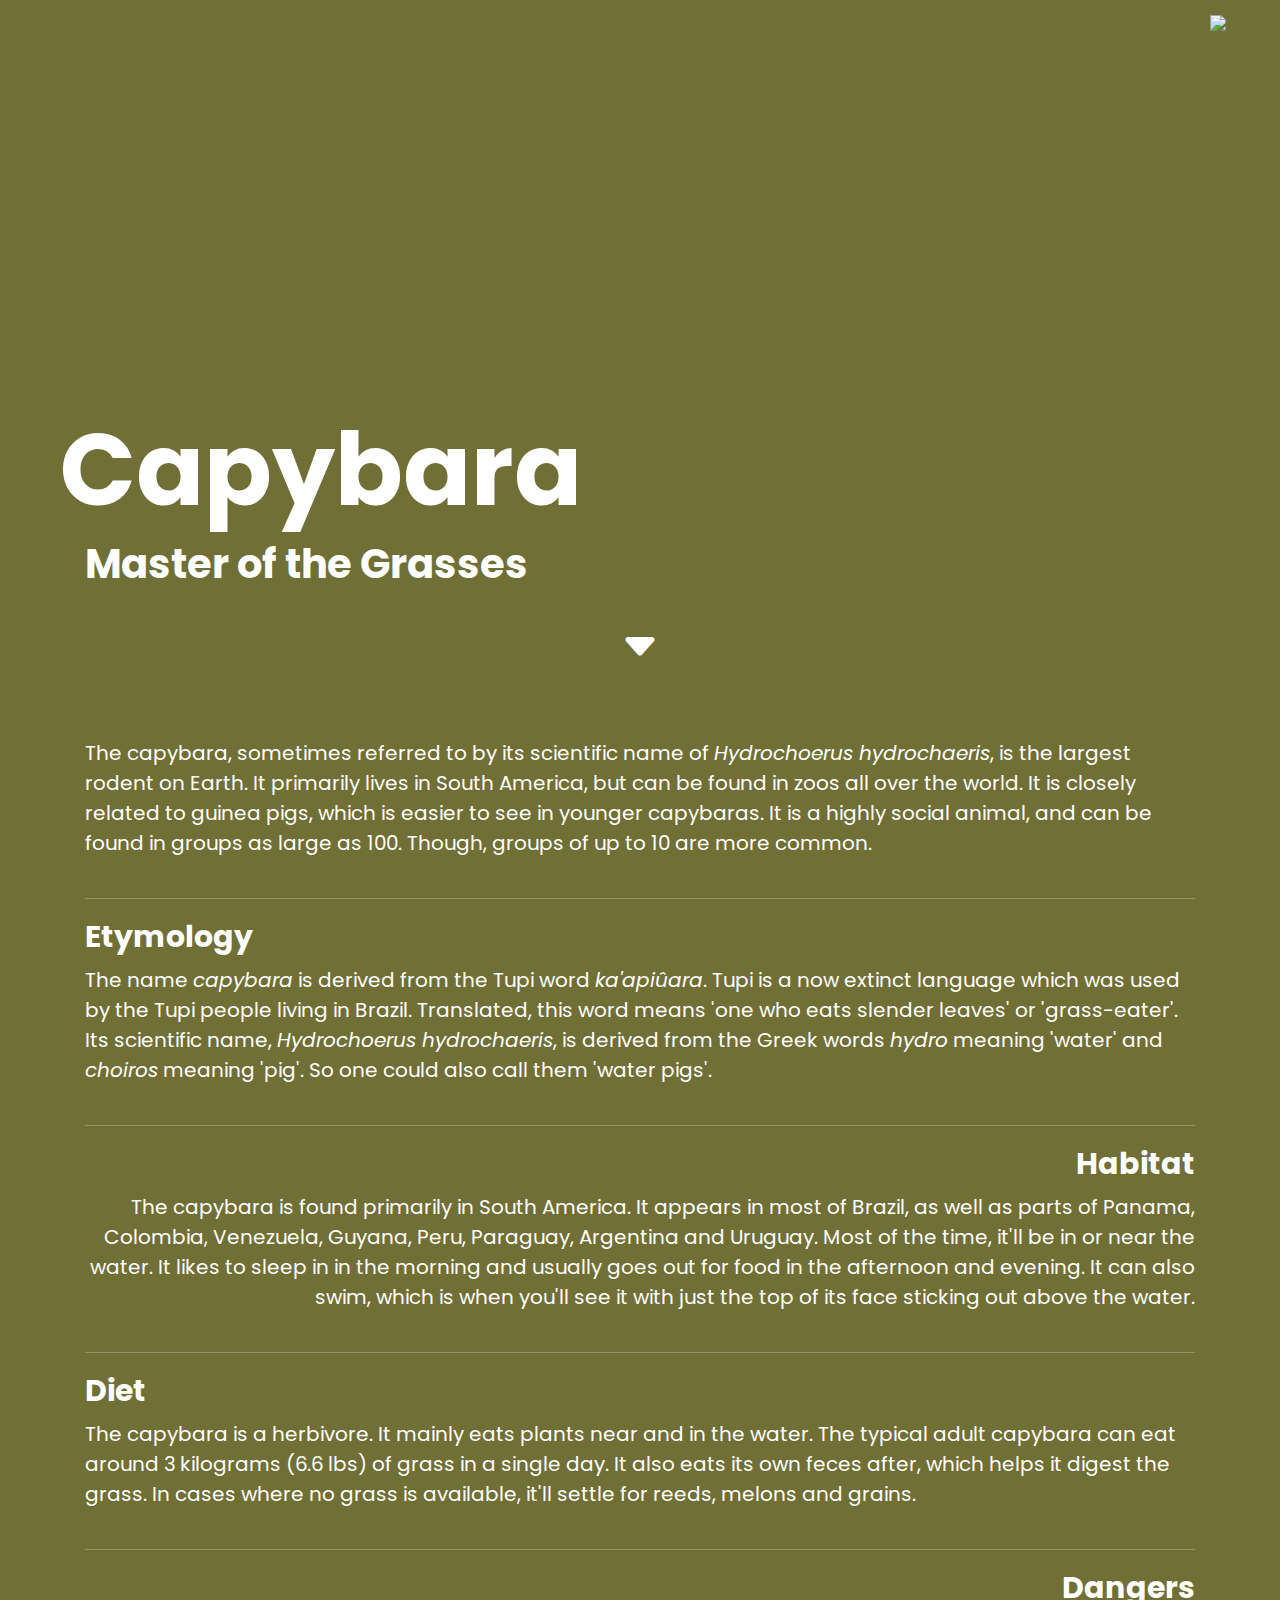
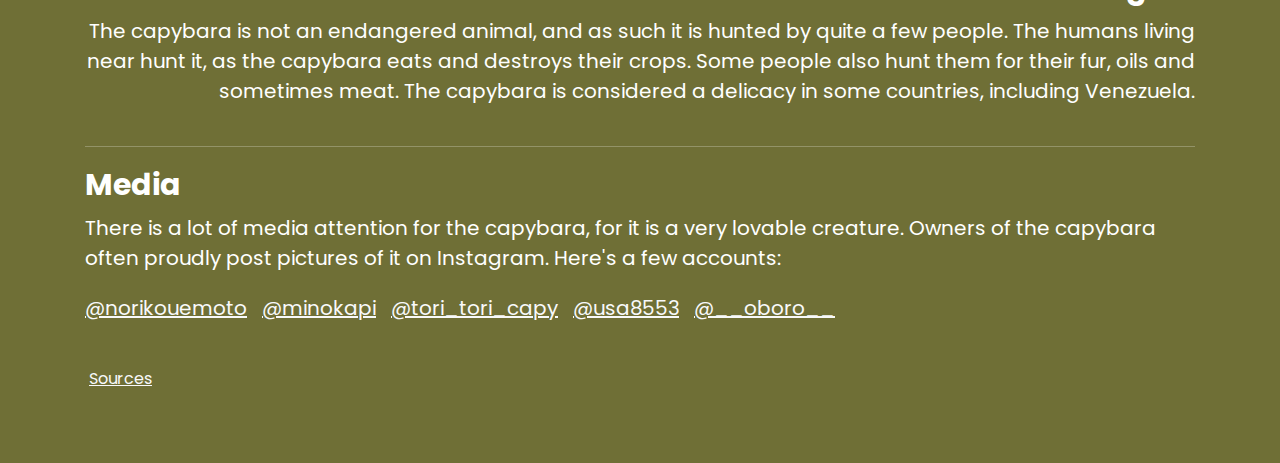
==== index.html @ 3b5bebba "added sources" ====
<!DOCTYPE html>
<html>

<head>
    <meta charset="utf-8">
    <meta http-equiv="X-UA-Compatible" content="IE=edge">
    <title>Capybara</title>
    <meta name="description" content="">
    <meta name="viewport" content="width=device-width, initial-scale=1">
    <link rel="stylesheet" href="style/main.css">
    <link rel="shortcut icon" href="https://potatodonkey.eu/assets/logo-black.svg">
</head>

<body>
    <div class="container-fluid bg-capy">
        <a href="https://potatodonkey.eu/" title="potato donkey" target="_blank"><img src="https://potatodonkey.eu/assets/logo-white.svg" class="logo"></a>
        <div class="gradient"></div>
    </div>
    <div class="container bg-bg pt-2 text-white">
        <div class="row">
            <h1 class="title-big">Capybara</h1>
            <h2 class="title-small">Master of the Grasses</h2>
        </div>
        <div class="row pt-3 fs-2 text-center">
            <i class="bi bi-caret-down-fill" id="scroll-arrow"></i>
        </div>
        <div class="row pt-5">
            <h4 id="intro" class="d-none"></h4>
            <p>
                The capybara, sometimes referred to by its scientific name of <em>Hydrochoerus hydrochaeris</em>, is
                the largest rodent on Earth. It primarily lives in South America, but can be found in zoos all over
                the world. It is closely related to guinea pigs, which is easier to see in younger capybaras. It is
                a highly social animal, and can be found in groups as large as 100. Though, groups of up to 10
                are more common.
            </p>
        </div>
        <hr>
        <div class="row">
            <h4 id="etymology">Etymology</h4>
            <div class="col">
                <p>
                    The name <em>capybara</em> is derived from the Tupi word <em>ka'apiûara</em>. Tupi is a now
                    extinct language which was used by the Tupi people living in Brazil. Translated, this word means
                    'one who
                    eats slender leaves' or 'grass-eater'.<br>Its scientific name, <em>Hydrochoerus
                        hydrochaeris</em>, is derived from the Greek words <em>hydro</em> meaning 'water' and
                    <em>choiros</em> meaning 'pig'. So one could also call them 'water pigs'.
                </p>
            </div>
        </div>
        <hr>
        <div class="row text-end mt-3">
            <h4 id="habitat">Habitat</h4>
            <p>
                The capybara is found primarily in South America. It appears in most of Brazil, as well as parts of Panama, Colombia, Venezuela, Guyana, Peru, Paraguay, Argentina and Uruguay. Most of the time, it'll be in or near the water. It likes to sleep in in the morning and usually goes out for food in the afternoon and evening. It can also swim, which is when you'll see it with just the top of its face sticking out above the water.
            </p>
        </div>
        <hr>
        <div class="row mt-3">
            <h4 id="diet">Diet</h4>
            <p>
                The capybara is a herbivore. It mainly eats plants near and in the water. The typical adult capybara can eat around 3 kilograms (6.6 lbs) of grass in a single day. It also eats its own feces after, which helps it digest the grass. In cases where no grass is available, it'll settle for reeds, melons and grains.
            </p>
        </div>
        <hr>
        <div class="row text-end mt-3">
            <h4 id="dangers">Dangers</h4>
            <p>
                The capybara is not an endangered animal, and as such it is hunted by quite a few people. The humans living near hunt it, as the capybara eats and destroys their crops. Some people also hunt them for their fur, oils and sometimes meat. The capybara is considered a delicacy in some countries, including Venezuela.
            </p>
        </div>
        <hr>
        <div class="row mt-3">
            <h4 id="media">Media</h4>
            <p>
                There is a lot of media attention for the capybara, for it is a very lovable creature. Owners of the capybara often proudly post pictures of it on Instagram. Here's a few accounts:
                <ul class="list-inline">
                    <li class="list-inline-item"><a href="https://www.instagram.com/norikouemoto/" class="link-light">@norikouemoto</a></li>
                    <li class="list-inline-item"><a href="https://www.instagram.com/minokapi/" class="link-light">@minokapi</a></li>
                    <li class="list-inline-item"><a href="https://www.instagram.com/tori_tori_capy/" class="link-light">@tori_tori_capy</a></li>
                    <li class="list-inline-item"><a href="https://www.instagram.com/usa8553/" class="link-light">@usa8553</a></li>
                    <li class="list-inline-item"><a href="https://www.instagram.com/__oboro__/" class="link-light">@__oboro__</a></li>
                    
                </ul>
            </p>
        </div>
    </div>

    <div class="footer">
        <div class="container">
            <ul>
                <li><a href="sources.html" class="link-light">Sources</a></li>
            </ul>
        </div>
    </div>

    <script src="scroll.js" type="text/javascript" defer></script>
</body>

</html>
---- style/main.css ----
@import url('https://fonts.googleapis.com/css2?family=Poppins:wght@400;500;700&display=swap');
@import url('https://cdn.jsdelivr.net/npm/bootstrap@5.1.3/dist/css/bootstrap.min.css');
@import url("https://cdn.jsdelivr.net/npm/bootstrap-icons@1.9.1/font/bootstrap-icons.css");

:root {
    --bg-colour: #6f6f36;
    --header-height: 20em;
    --bg-image: url('../img/header.jpg');
    font-size: 1.25em;
}

html {
    background-color: var(--bg-colour);
    scroll-behavior: smooth;
}

body {
    background-color: var(--bg-colour);
}

* {
    font-family: 'Poppins', sans-serif;
}

h1, h2, h3, h4, h5, h6 {
    font-family: 'Poppins', sans-serif;
    font-weight: bold;
}

div.bg-capy {
    background-image: var(--bg-image);
    background-repeat: no-repeat;
    background-size: cover;
    background-position: top;
    height: var(--header-height);
    padding: 0;
    margin: 0;
    z-index: 1;
}

div.bg-capy .gradient {
    height: var(--header-height);
    width: 100%;
    background-color: black;
    position: absolute;
    top: 0;
    left: 0;
    background: rgb(0,0,0);
    background: linear-gradient(180deg, rgba(0,0,0,0) 0%, var(--bg-colour) 100%);
    z-index: 2; 
}

.bg-bg {
    background-color: var(--bg-colour);
}

.title-big {
    font-size: 5rem;
    margin-left: -0.25em;
}

#scroll-arrow {
    transition: 0.2s ease-in-out;
}

.img-border {
    box-shadow: 0 0 50px white;
    border-radius: 1em;
    border: 2px solid white;
}

.footer {
    background-color: var(--bg-colour);
    height: 5em;
}

.footer .container ul {
    list-style-type: none;
    margin: 0;
    padding: 0;
    overflow: hidden;
}

.footer .container ul li {
    float: left;
    padding: 0.25em;
    font-size: 0.8rem;
}

.logo {
    position: absolute;
    top: 0.75em;
    right: 0.75em;
    width: 5ex;
    z-index: 99;
}

@media screen and (max-width: 768px) {
    .logo {
        right: auto;
        left: 0.75em;
    }
    .title-big {
        font-size: 2.5rem;
        margin: 0;
    }

    .title-small {
        font-size: 1.75rem;
    }

    div.bg-capy {
        background-position: left;
    }
}
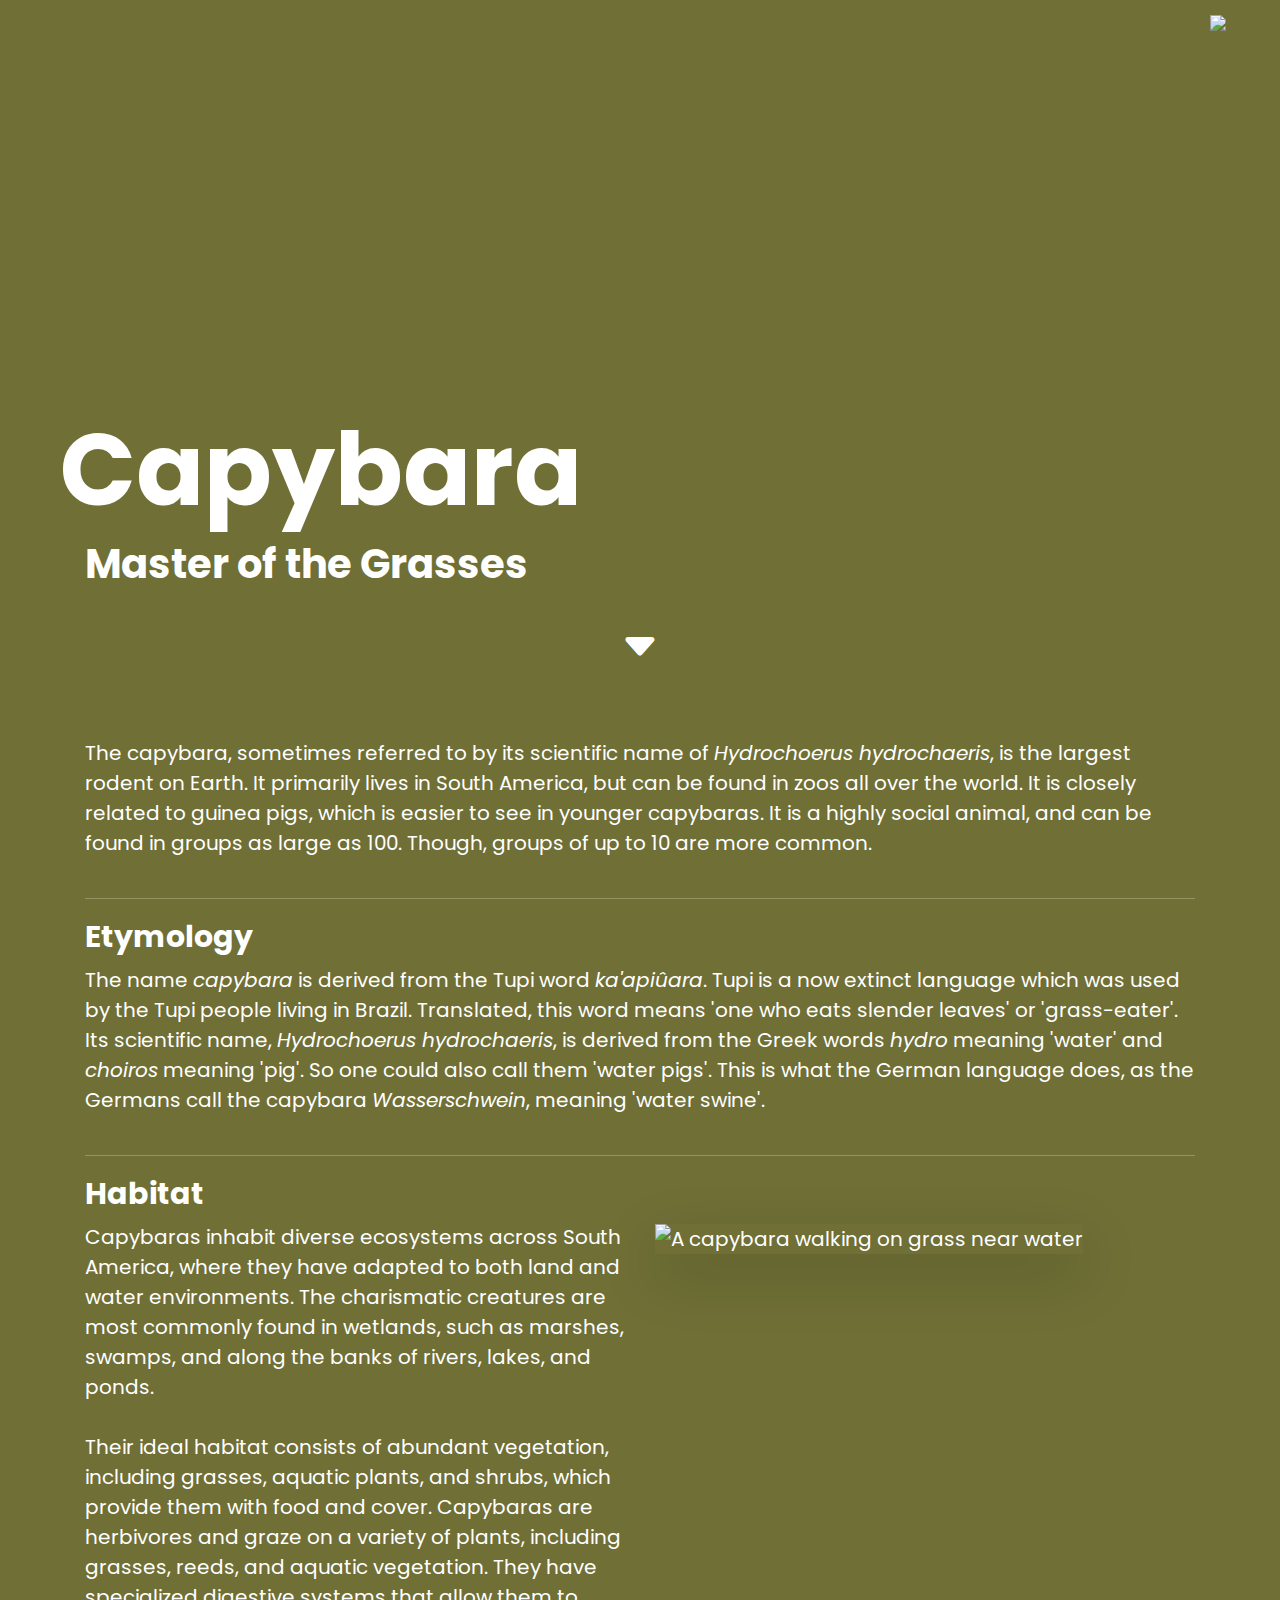
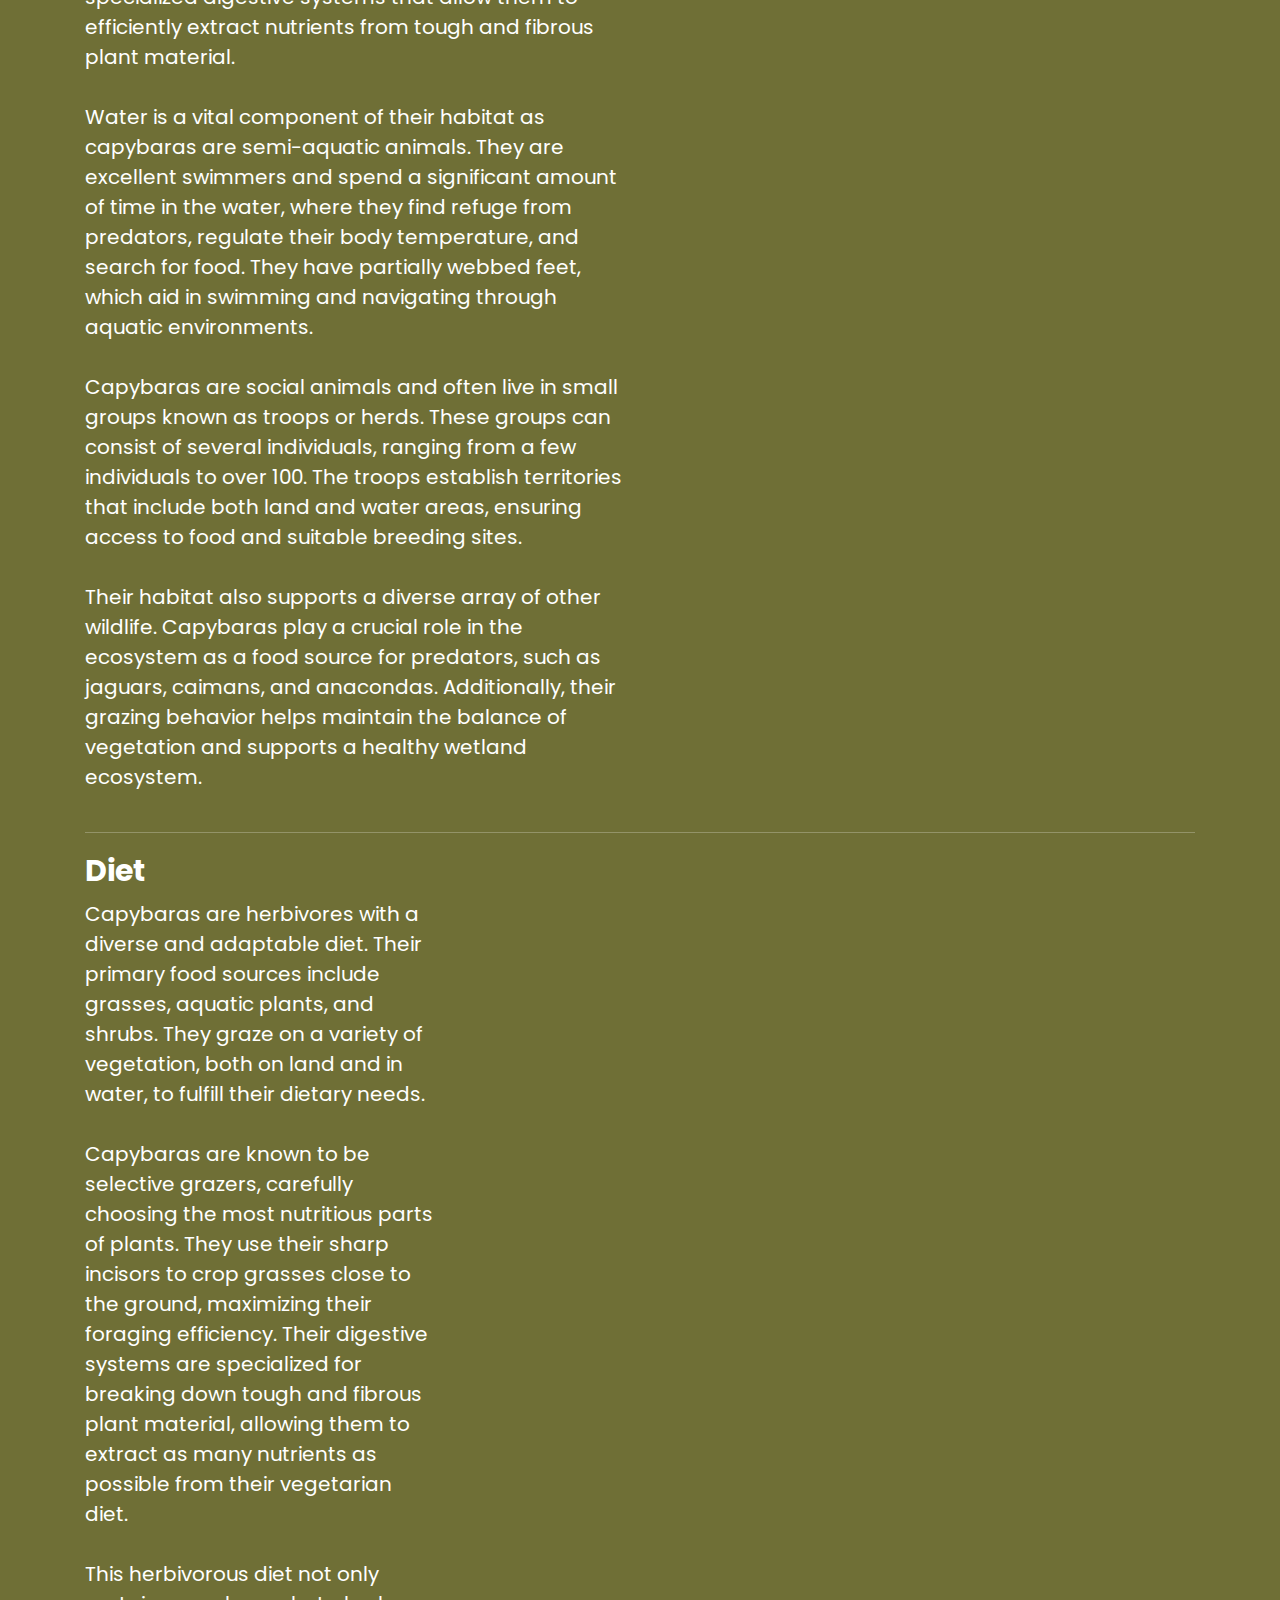
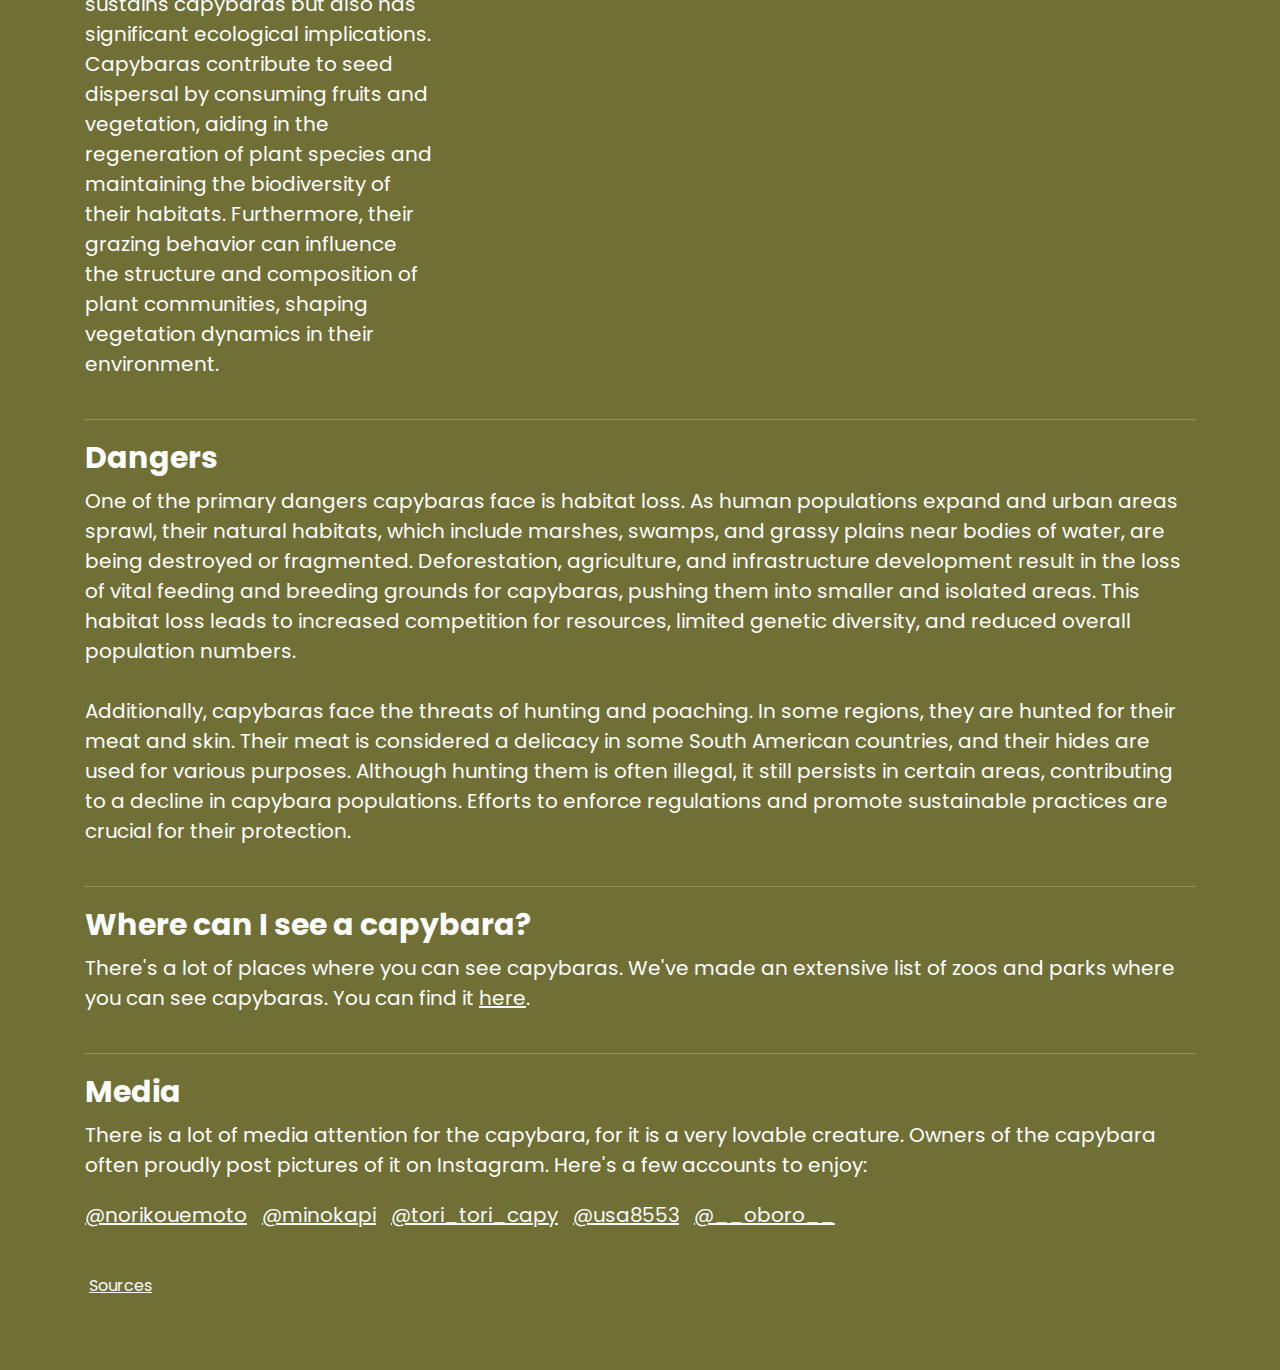
==== commit 0c755148: "added some zoos" ====
--- a/index.html
+++ b/index.html
@@ -8,12 +8,13 @@
     <meta name="description" content="">
     <meta name="viewport" content="width=device-width, initial-scale=1">
     <link rel="stylesheet" href="style/main.css">
-    <link rel="shortcut icon" href="https://potatodonkey.eu/assets/logo-black.svg">
+    <link rel="shortcut icon" href="https://ptdk.nl/assets/logo-black.svg">
 </head>
 
 <body>
     <div class="container-fluid bg-capy">
-        <a href="https://potatodonkey.eu/" title="potato donkey" target="_blank"><img src="https://potatodonkey.eu/assets/logo-white.svg" class="logo"></a>
+        <a href="https://ptdk.nl/" title="potato donkey" target="_blank"><img
+                src="https://ptdk.nl/assets/logo-white.svg" class="logo"></a>
         <div class="gradient"></div>
     </div>
     <div class="container bg-bg pt-2 text-white">
@@ -44,43 +45,113 @@
                     'one who
                     eats slender leaves' or 'grass-eater'.<br>Its scientific name, <em>Hydrochoerus
                         hydrochaeris</em>, is derived from the Greek words <em>hydro</em> meaning 'water' and
-                    <em>choiros</em> meaning 'pig'. So one could also call them 'water pigs'.
+                    <em>choiros</em> meaning 'pig'. So one could also call them 'water pigs'. This is what the German
+                    language does, as the Germans call the capybara <em>Wasserschwein</em>, meaning 'water swine'.
                 </p>
             </div>
         </div>
         <hr>
-        <div class="row text-end mt-3">
+        <div class="row row-cols-1 row-cols-md-12 mt-3">
             <h4 id="habitat">Habitat</h4>
+            <div class="col-sm-12 col-md-6">
+                <p>
+                    Capybaras inhabit diverse ecosystems across South America, where they have adapted to both land and
+                    water environments. The charismatic creatures are most commonly found in wetlands, such as marshes,
+                    swamps, and along the banks of rivers, lakes, and ponds.
+                    <br><br>
+                    Their ideal habitat consists of abundant vegetation, including grasses, aquatic plants, and shrubs,
+                    which provide them with food and cover. Capybaras are herbivores and graze on a variety of plants,
+                    including grasses, reeds, and aquatic vegetation. They have specialized digestive systems that allow
+                    them to efficiently extract nutrients from tough and fibrous plant material.
+                    <br><br>
+                    Water is a vital component of their habitat as capybaras are semi-aquatic animals. They are
+                    excellent swimmers and spend a significant amount of time in the water, where they find refuge from
+                    predators, regulate their body temperature, and search for food. They have partially webbed feet,
+                    which aid in swimming and navigating through aquatic environments.
+                    <br><br>
+                    Capybaras are social animals and often live in small groups known as troops or herds. These groups
+                    can consist of several individuals, ranging from a few individuals to over 100. The troops establish
+                    territories that include both land and water areas, ensuring access to food and suitable breeding
+                    sites.
+                    <br><br>
+                    Their habitat also supports a diverse array of other wildlife. Capybaras play a crucial role in the
+                    ecosystem as a food source for predators, such as jaguars, caimans, and anacondas. Additionally,
+                    their grazing behavior helps maintain the balance of vegetation and supports a healthy wetland
+                    ecosystem.
+                </p>
+            </div>
+            <div class="col-sm-12 col-md-6">
+                <img src="img/habitat.jpg" alt="A capybara walking on grass near water" class="img-fluid shadow-lg">
+            </div>
+        </div>
+        <hr>
+        <div class="row row-cols-sm-1 row-cols-md-12 mt-3">
+            <h4 id="diet">Diet</h4>
+            <div class="col-sm-12 col-md-4">
+                <p>
+                    Capybaras are herbivores with a diverse and adaptable diet. Their primary food sources include
+                    grasses, aquatic plants, and shrubs. They graze on a variety of vegetation, both on land and in
+                    water, to fulfill their dietary needs.
+                    <br><br>
+                    Capybaras are known to be selective grazers, carefully choosing the most nutritious parts of plants.
+                    They use their sharp incisors to crop grasses close to the ground, maximizing their foraging
+                    efficiency. Their digestive systems are specialized for breaking down tough and fibrous plant
+                    material, allowing them to extract as many nutrients as possible from their vegetarian diet.
+                    <br><br>
+                    This herbivorous diet not only sustains capybaras but also has significant ecological implications.
+                    Capybaras contribute to seed dispersal by consuming fruits and vegetation, aiding in the
+                    regeneration of plant species and maintaining the biodiversity of their habitats. Furthermore, their
+                    grazing behavior can influence the structure and composition of plant communities, shaping
+                    vegetation dynamics in their environment.
+                </p>
+            </div>
+            <div class="col-sm-12 col-md-8">
+                <img src="img/diet.jpg" alt="" class="img-fluid shadow-lg">
+            </div>
+        </div>
+        <hr>
+        <div class="row mt-3">
+            <h4 id="dangers">Dangers</h4>
             <p>
-                The capybara is found primarily in South America. It appears in most of Brazil, as well as parts of Panama, Colombia, Venezuela, Guyana, Peru, Paraguay, Argentina and Uruguay. Most of the time, it'll be in or near the water. It likes to sleep in in the morning and usually goes out for food in the afternoon and evening. It can also swim, which is when you'll see it with just the top of its face sticking out above the water.
+                One of the primary dangers capybaras face is habitat loss. As human populations expand and urban areas
+                sprawl, their natural habitats, which include marshes, swamps, and grassy plains near bodies of water,
+                are being destroyed or fragmented. Deforestation, agriculture, and infrastructure development result in
+                the loss of vital feeding and breeding grounds for capybaras, pushing them into smaller and isolated
+                areas. This habitat loss leads to increased competition for resources, limited genetic diversity, and
+                reduced overall population numbers.
+                <br><br>
+                Additionally, capybaras face the threats of hunting and poaching. In some regions, they are hunted for
+                their meat and skin. Their meat is considered a delicacy in some South American countries, and their
+                hides are used for various purposes. Although hunting them is often illegal, it still persists in
+                certain areas, contributing to a decline in capybara populations. Efforts to enforce regulations and
+                promote sustainable practices are crucial for their protection.
             </p>
         </div>
         <hr>
         <div class="row mt-3">
-            <h4 id="diet">Diet</h4>
+            <h4 id="where">Where can I see a capybara?</h4>
             <p>
-                The capybara is a herbivore. It mainly eats plants near and in the water. The typical adult capybara can eat around 3 kilograms (6.6 lbs) of grass in a single day. It also eats its own feces after, which helps it digest the grass. In cases where no grass is available, it'll settle for reeds, melons and grains.
-            </p>
-        </div>
-        <hr>
-        <div class="row text-end mt-3">
-            <h4 id="dangers">Dangers</h4>
-            <p>
-                The capybara is not an endangered animal, and as such it is hunted by quite a few people. The humans living near hunt it, as the capybara eats and destroys their crops. Some people also hunt them for their fur, oils and sometimes meat. The capybara is considered a delicacy in some countries, including Venezuela.
+                There's a lot of places where you can see capybaras. We've made an extensive list of zoos and parks
+                where you can see capybaras. You can find it <a href="zoos.html" class="link-light">here</a>.
             </p>
         </div>
         <hr>
         <div class="row mt-3">
             <h4 id="media">Media</h4>
             <p>
-                There is a lot of media attention for the capybara, for it is a very lovable creature. Owners of the capybara often proudly post pictures of it on Instagram. Here's a few accounts:
+                There is a lot of media attention for the capybara, for it is a very lovable creature. Owners of the
+                capybara often proudly post pictures of it on Instagram. Here's a few accounts to enjoy:
                 <ul class="list-inline">
-                    <li class="list-inline-item"><a href="https://www.instagram.com/norikouemoto/" class="link-light">@norikouemoto</a></li>
-                    <li class="list-inline-item"><a href="https://www.instagram.com/minokapi/" class="link-light">@minokapi</a></li>
-                    <li class="list-inline-item"><a href="https://www.instagram.com/tori_tori_capy/" class="link-light">@tori_tori_capy</a></li>
-                    <li class="list-inline-item"><a href="https://www.instagram.com/usa8553/" class="link-light">@usa8553</a></li>
-                    <li class="list-inline-item"><a href="https://www.instagram.com/__oboro__/" class="link-light">@__oboro__</a></li>
-                    
+                    <li class="list-inline-item"><a href="https://www.instagram.com/norikouemoto/"
+                            class="link-light">@norikouemoto</a></li>
+                    <li class="list-inline-item"><a href="https://www.instagram.com/minokapi/"
+                            class="link-light">@minokapi</a></li>
+                    <li class="list-inline-item"><a href="https://www.instagram.com/tori_tori_capy/"
+                            class="link-light">@tori_tori_capy</a></li>
+                    <li class="list-inline-item"><a href="https://www.instagram.com/usa8553/"
+                            class="link-light">@usa8553</a></li>
+                    <li class="list-inline-item"><a href="https://www.instagram.com/__oboro__/"
+                            class="link-light">@__oboro__</a></li>
                 </ul>
             </p>
         </div>
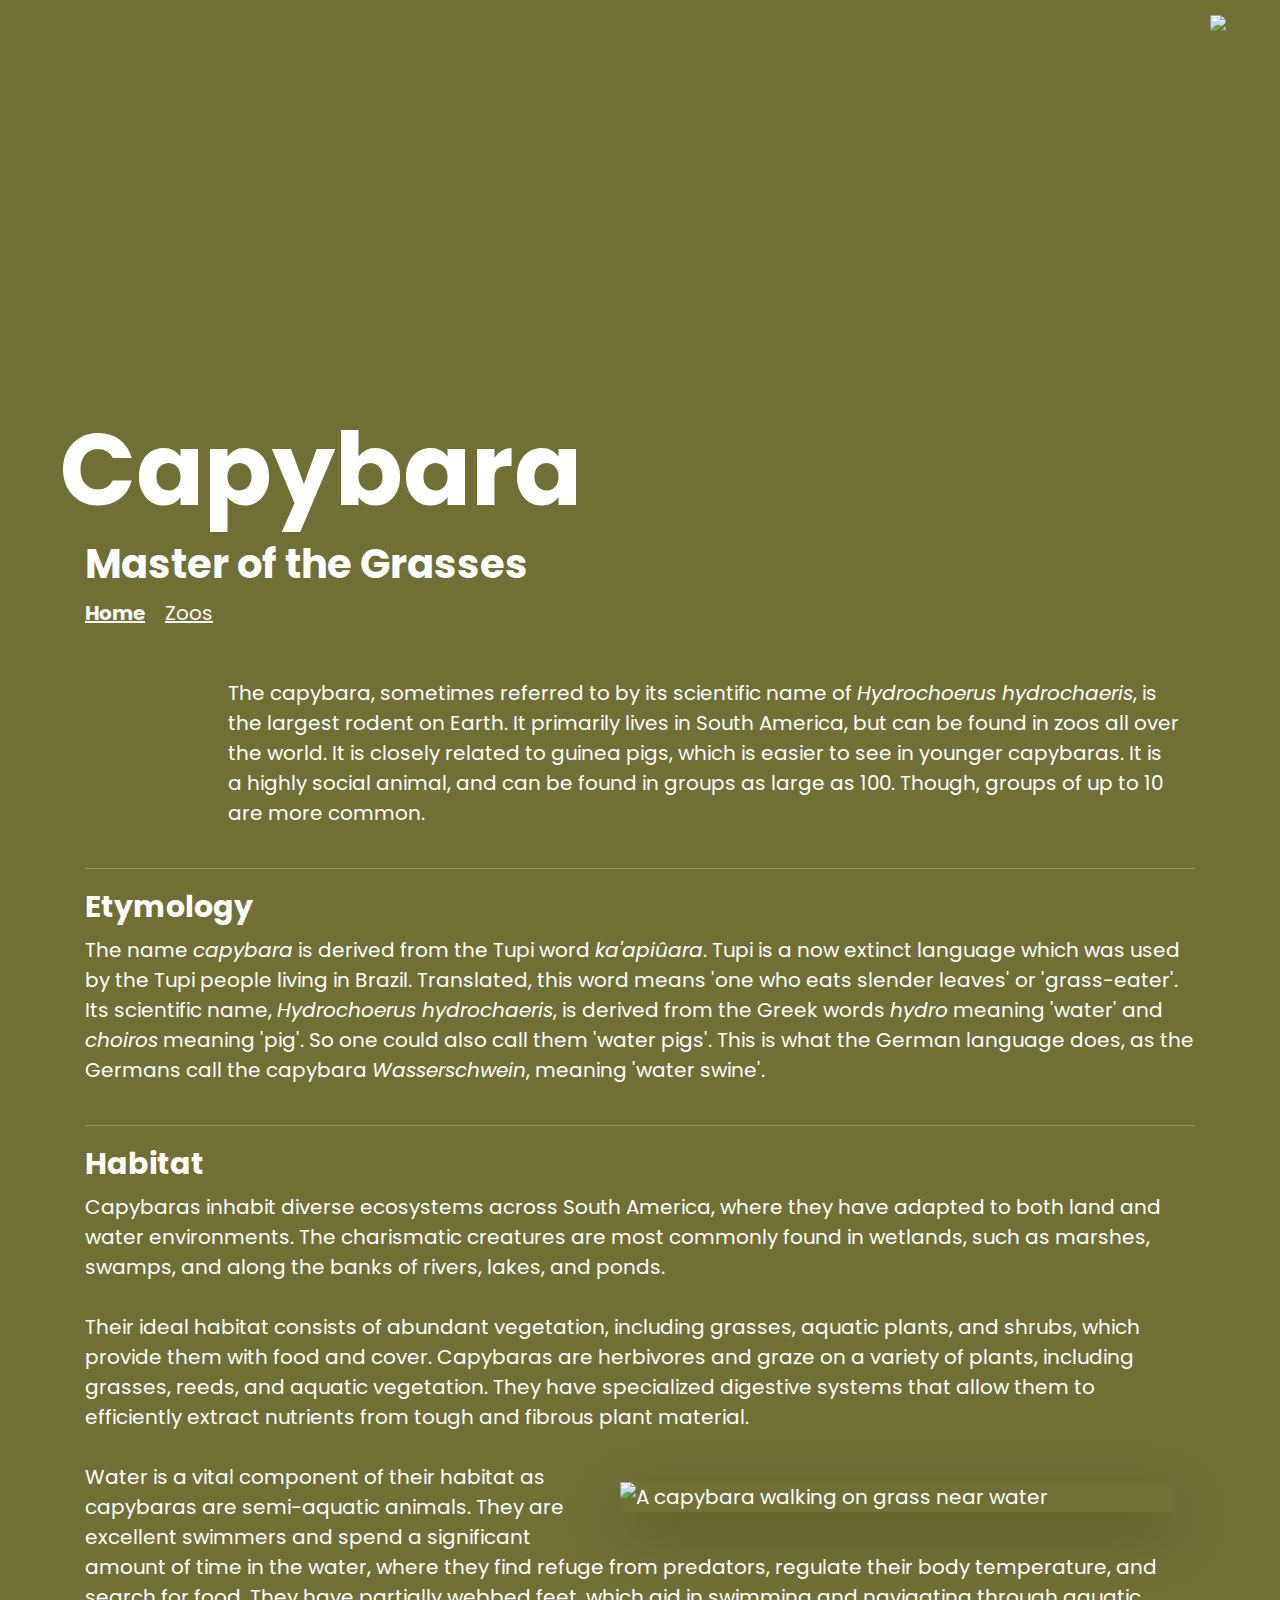
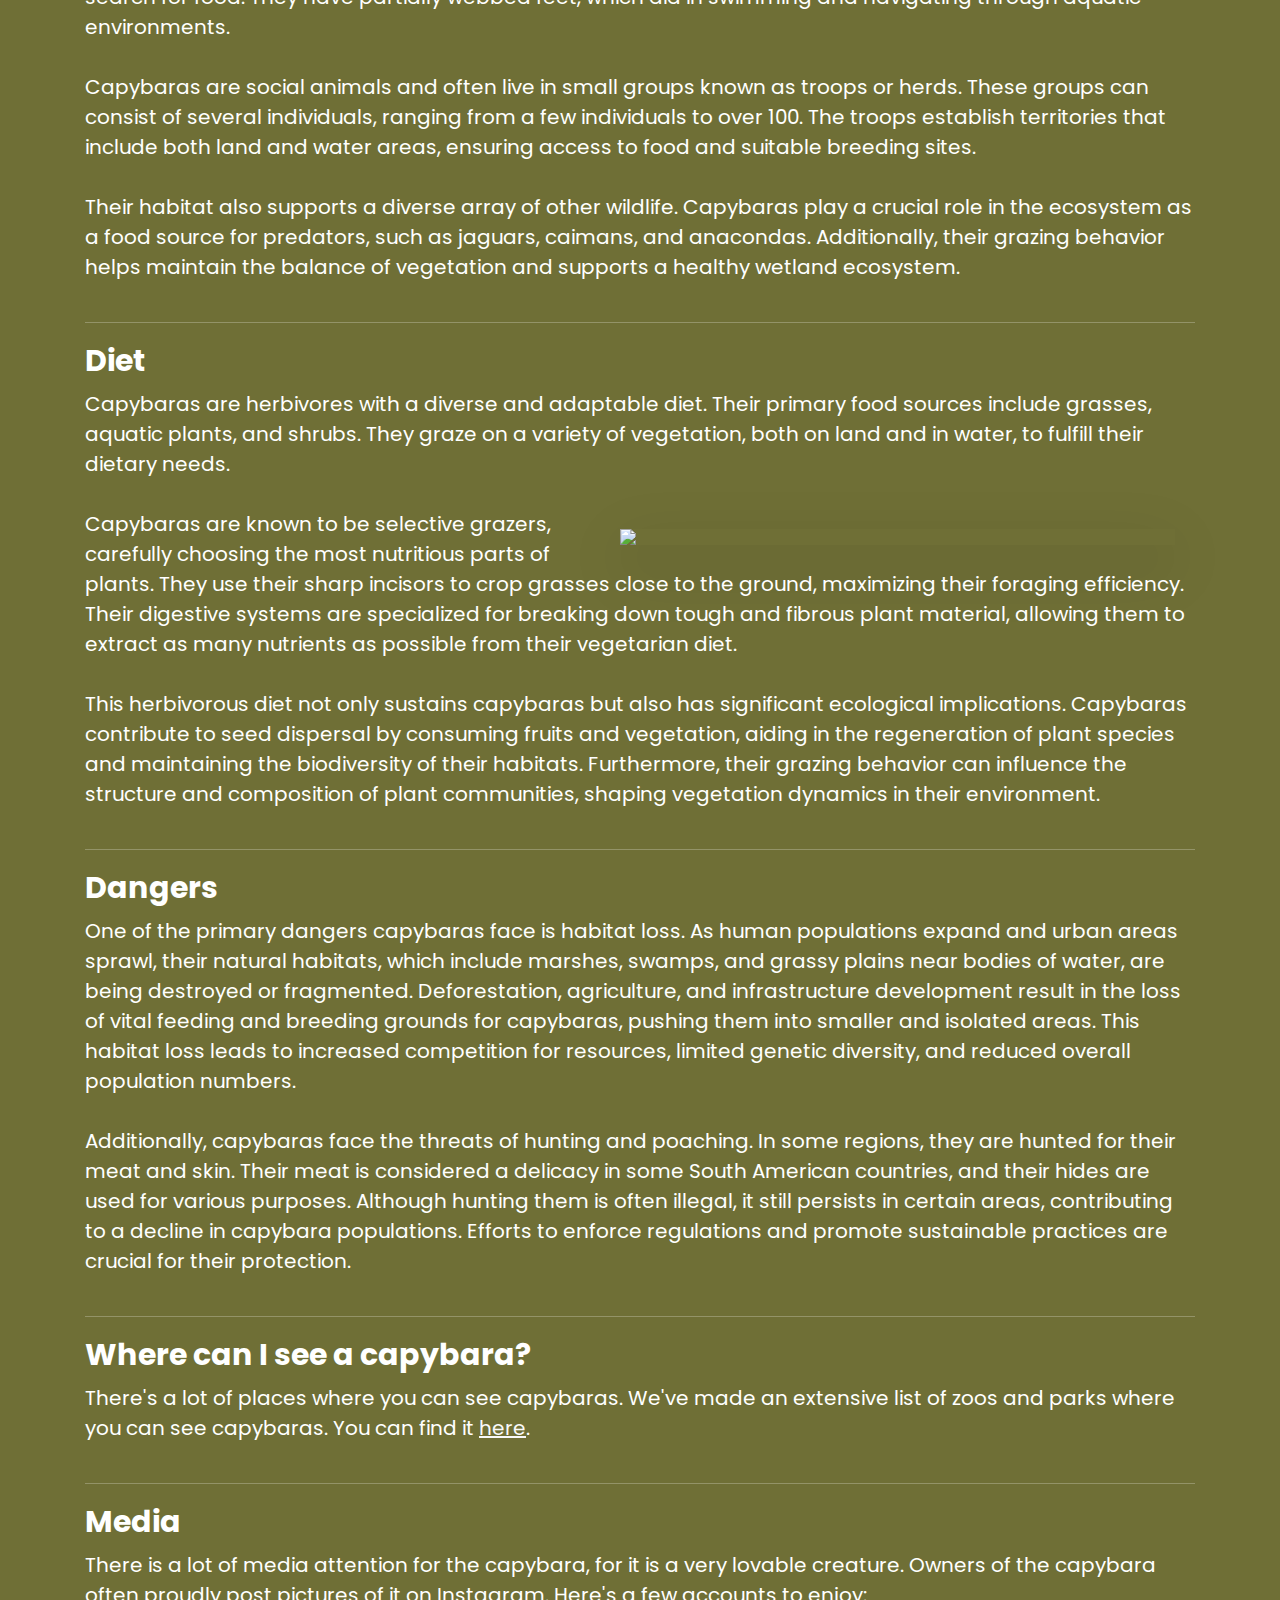
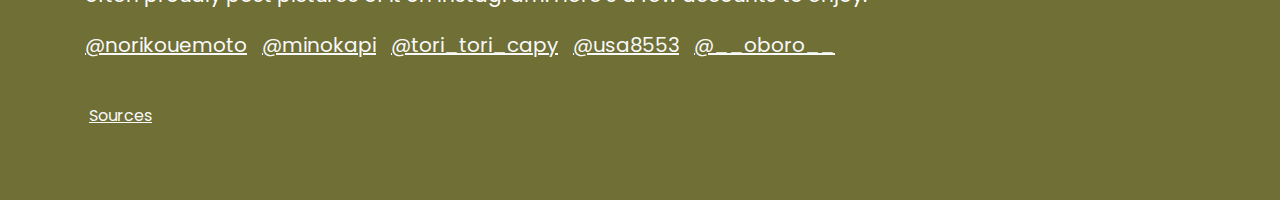
==== commit 96c9a8d6: "BAPY-1 Zoos page overhaul" ====
--- a/index.html
+++ b/index.html
@@ -22,6 +22,10 @@
             <h1 class="title-big">Capybara</h1>
             <h2 class="title-small">Master of the Grasses</h2>
         </div>
+        <ul id="navbar">
+            <li class="active"><a href="/" class="link-light">Home</a></li>
+            <li><a href="/zoos.html" class="link-light">Zoos</a></li>
+        </ul>
         <div class="row pt-3 fs-2 text-center">
             <i class="bi bi-caret-down-fill" id="scroll-arrow"></i>
         </div>
@@ -53,7 +57,7 @@
         <hr>
         <div class="row row-cols-1 row-cols-md-12 mt-3">
             <h4 id="habitat">Habitat</h4>
-            <div class="col-sm-12 col-md-6">
+            <div class="col">
                 <p>
                     Capybaras inhabit diverse ecosystems across South America, where they have adapted to both land and
                     water environments. The charismatic creatures are most commonly found in wetlands, such as marshes,
@@ -64,6 +68,8 @@
                     including grasses, reeds, and aquatic vegetation. They have specialized digestive systems that allow
                     them to efficiently extract nutrients from tough and fibrous plant material.
                     <br><br>
+                    <img src="img/habitat.jpg" alt="A capybara walking on grass near water"
+                        class="f-r-d intext m-3 shadow-lg">
                     Water is a vital component of their habitat as capybaras are semi-aquatic animals. They are
                     excellent swimmers and spend a significant amount of time in the water, where they find refuge from
                     predators, regulate their body temperature, and search for food. They have partially webbed feet,
@@ -80,19 +86,17 @@
                     ecosystem.
                 </p>
             </div>
-            <div class="col-sm-12 col-md-6">
-                <img src="img/habitat.jpg" alt="A capybara walking on grass near water" class="img-fluid shadow-lg">
-            </div>
         </div>
         <hr>
         <div class="row row-cols-sm-1 row-cols-md-12 mt-3">
             <h4 id="diet">Diet</h4>
-            <div class="col-sm-12 col-md-4">
+            <div class="col">
                 <p>
                     Capybaras are herbivores with a diverse and adaptable diet. Their primary food sources include
                     grasses, aquatic plants, and shrubs. They graze on a variety of vegetation, both on land and in
                     water, to fulfill their dietary needs.
                     <br><br>
+                    <img src="img/diet.jpg" class="f-r-d intext m-3 shadow-lg">
                     Capybaras are known to be selective grazers, carefully choosing the most nutritious parts of plants.
                     They use their sharp incisors to crop grasses close to the ground, maximizing their foraging
                     efficiency. Their digestive systems are specialized for breaking down tough and fibrous plant
@@ -104,9 +108,6 @@
                     grazing behavior can influence the structure and composition of plant communities, shaping
                     vegetation dynamics in their environment.
                 </p>
-            </div>
-            <div class="col-sm-12 col-md-8">
-                <img src="img/diet.jpg" alt="" class="img-fluid shadow-lg">
             </div>
         </div>
         <hr>
--- a/style/main.css
+++ b/style/main.css
@@ -1,116 +1,189 @@
-@import url('https://fonts.googleapis.com/css2?family=Poppins:wght@400;500;700&display=swap');
-@import url('https://cdn.jsdelivr.net/npm/bootstrap@5.1.3/dist/css/bootstrap.min.css');
+@import url("https://fonts.googleapis.com/css2?family=Poppins:wght@400;500;700&display=swap");
+@import url("https://cdn.jsdelivr.net/npm/bootstrap@5.1.3/dist/css/bootstrap.min.css");
 @import url("https://cdn.jsdelivr.net/npm/bootstrap-icons@1.9.1/font/bootstrap-icons.css");
 
 :root {
-    --bg-colour: #6f6f36;
-    --header-height: 20em;
-    --bg-image: url('../img/header.jpg');
-    font-size: 1.25em;
+  --bg-colour: #6f6f36;
+  --header-height: 20em;
+  --bg-image: url("../img/header.jpg");
+  font-size: 1.25em;
 }
 
 html {
-    background-color: var(--bg-colour);
-    scroll-behavior: smooth;
+  background-color: var(--bg-colour);
+  scroll-behavior: smooth;
 }
 
 body {
-    background-color: var(--bg-colour);
+  background-color: var(--bg-colour);
 }
 
 * {
-    font-family: 'Poppins', sans-serif;
+  font-family: "Poppins", sans-serif;
 }
 
-h1, h2, h3, h4, h5, h6 {
-    font-family: 'Poppins', sans-serif;
-    font-weight: bold;
+h1,
+h2,
+h3,
+h4,
+h5,
+h6 {
+  font-family: "Poppins", sans-serif;
+  font-weight: bold;
 }
 
 div.bg-capy {
-    background-image: var(--bg-image);
-    background-repeat: no-repeat;
-    background-size: cover;
-    background-position: top;
-    height: var(--header-height);
-    padding: 0;
-    margin: 0;
-    z-index: 1;
+  background-image: var(--bg-image);
+  background-repeat: no-repeat;
+  background-size: cover;
+  background-position: top;
+  height: var(--header-height);
+  padding: 0;
+  margin: 0;
+  z-index: 1;
 }
 
 div.bg-capy .gradient {
-    height: var(--header-height);
-    width: 100%;
-    background-color: black;
-    position: absolute;
-    top: 0;
-    left: 0;
-    background: rgb(0,0,0);
-    background: linear-gradient(180deg, rgba(0,0,0,0) 0%, var(--bg-colour) 100%);
-    z-index: 2; 
+  height: var(--header-height);
+  width: 100%;
+  background-color: black;
+  position: absolute;
+  top: 0;
+  left: 0;
+  background: rgb(0, 0, 0);
+  background: linear-gradient(
+    180deg,
+    rgba(0, 0, 0, 0) 0%,
+    var(--bg-colour) 100%
+  );
+  z-index: 2;
 }
 
 .bg-bg {
-    background-color: var(--bg-colour);
+  background-color: var(--bg-colour);
 }
 
 .title-big {
-    font-size: 5rem;
-    margin-left: -0.25em;
+  font-size: 5rem;
+  margin-left: -0.25em;
 }
 
 #scroll-arrow {
-    transition: 0.2s ease-in-out;
+  transition: 0.2s ease-in-out;
 }
 
 .img-border {
-    box-shadow: 0 0 50px white;
-    border-radius: 1em;
-    border: 2px solid white;
+  box-shadow: 0 0 50px white;
+  border-radius: 1em;
+  border: 2px solid white;
 }
 
 .footer {
-    background-color: var(--bg-colour);
-    height: 5em;
+  background-color: var(--bg-colour);
+  height: 5em;
 }
 
 .footer .container ul {
-    list-style-type: none;
-    margin: 0;
-    padding: 0;
-    overflow: hidden;
+  list-style-type: none;
+  margin: 0;
+  padding: 0;
+  overflow: hidden;
 }
 
 .footer .container ul li {
-    float: left;
-    padding: 0.25em;
-    font-size: 0.8rem;
+  float: left;
+  padding: 0.25em;
+  font-size: 0.8rem;
 }
 
 .logo {
-    position: absolute;
-    top: 0.75em;
-    right: 0.75em;
-    width: 5ex;
-    z-index: 99;
+  position: absolute;
+  top: 0.75em;
+  right: 0.75em;
+  width: 5ex;
+  z-index: 99;
+}
+
+ul.horizontal li {
+  display: inline-block;
+  margin-right: 0.5em;
+}
+
+.f-r-d {
+  float: right;
+}
+
+img.intext {
+  width: 50%;
+}
+
+#scroll-arrow {
+  display: none;
+}
+
+#navbar {
+  list-style-type: none;
+  padding: 0;
+  margin: 0;
+}
+
+#navbar li {
+  float: left;
+}
+
+#navbar li:not(:last-child) {
+  padding-right: 1em;
+}
+
+#navbar li.active {
+  font-weight: bold;
+}
+
+.country-list-item {
+  padding: 0 0.25em;
+  outline: 1px solid white;
+}
+
+.country-list-item a {
+  text-decoration: none;
+  color: white;
+}
+
+.country-list-item:hover {
+  background-color: white;
+}
+
+.country-list-item:hover a {
+  color: #6f6f36;
 }
 
 @media screen and (max-width: 768px) {
-    .logo {
-        right: auto;
-        left: 0.75em;
-    }
-    .title-big {
-        font-size: 2.5rem;
-        margin: 0;
-    }
+  .logo {
+    right: auto;
+    left: 0.75em;
+  }
+  .title-big {
+    font-size: 2.5rem;
+    margin: 0;
+  }
 
-    .title-small {
-        font-size: 1.75rem;
-    }
+  .title-small {
+    font-size: 1.75rem;
+  }
 
-    div.bg-capy {
-        background-position: left;
-    }
+  div.bg-capy {
+    background-position: left;
+  }
+
+  .f-r-d {
+    float: none;
+  }
+
+  img.intext {
+    width: 80%;
+  }
+
+  #scroll-arrow {
+    display: block;
+  }
 }
-    